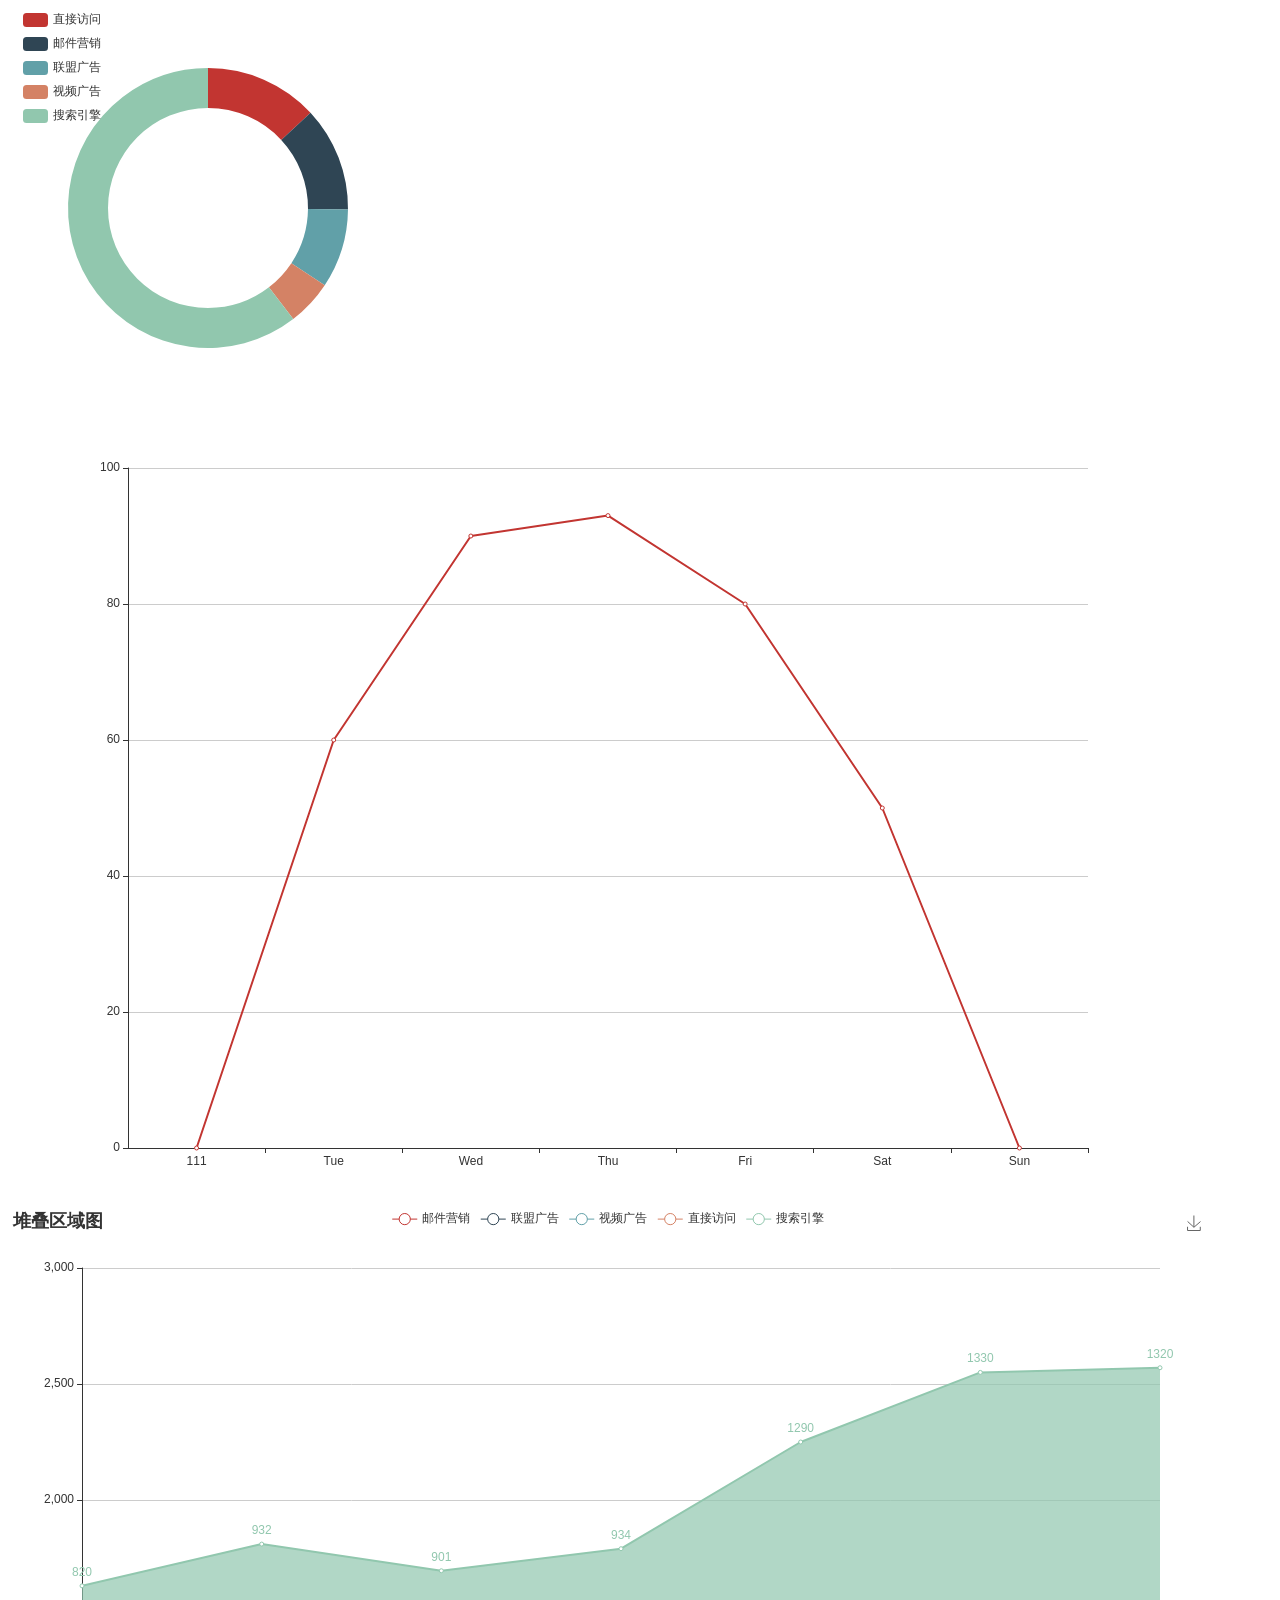
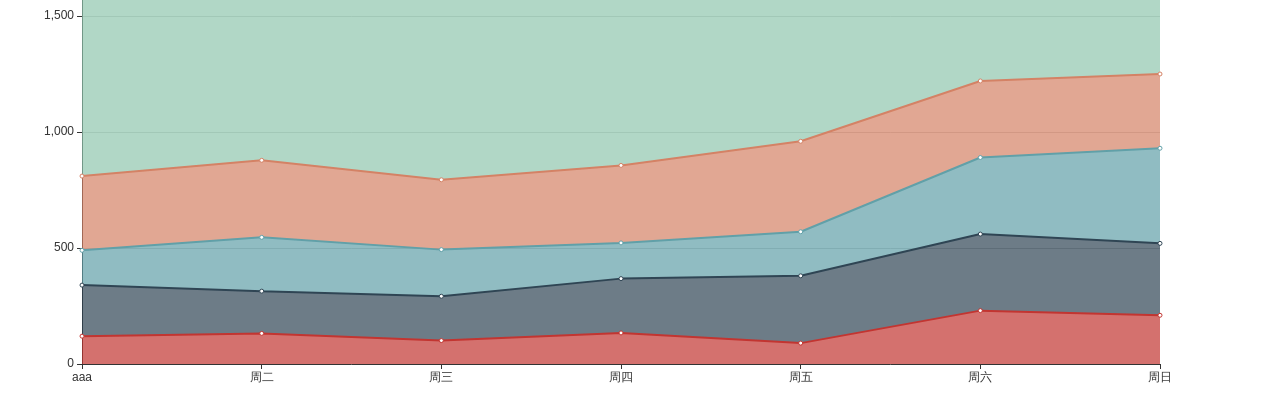
==== src/echarts.html @ eef7547e "2.3" ====
<!DOCTYPE html>
<html>
	<head>
		<meta charset="utf-8">
		<title>echart</title>
	</head>
	<body>
		<div id="aaaa" style="width:400px;height:400px;"></div>
	<!-- 	第二部 -->
		<div id="bbbb"  style="width:1200px;height:800px;"></div>
		<div id="cccc"  style="width:1200px;height:800px;"></div>
	</body>
</html>

<script src="https://code.jquery.com/jquery-3.1.1.min.js"></script>
<script src="js/echarts.js"></script>
<script type="text/javascript">
	//初始化调用
	$(function(){
		echart1();//调用一个环形图
		echart2();
		echart3();
	})
	
	
	
	function echart1(){
		// 第一步  初始化图表标签
		 var myChart = echarts.init(document.getElementById('aaaa'));
		 // var myChart = echarts.init($('#aaaa'));
		 //第二步  配置
		 options = {
			 tooltip: {
				 trigger: 'item',
				 formatter: '{a} <br/>{b}: {c} ({d}%)'
			 },
			 legend: {
				 orient: 'vertical',
				 left: 10,
				 data: ['直接访问', '邮件营销', '联盟广告', '视频广告', '搜索引擎']
			 },
			 series: [
				 {
					 name: '访问来源',
					 type: 'pie',
					 radius: ['50%', '70%'],
					 avoidLabelOverlap: false,
					 label: {
						 normal: {
							 show: false,
							 position: 'center'
						 },
						 emphasis: {
							 show: true,
							 textStyle: {
								 fontSize: '30',
								 fontWeight: 'bold'
							 }
						 }
					 },
					 labelLine: {
						 normal: {
							 show: false
						 }
					 },
					 data: [
						 {value: 335, name: '直接访问'},
						 {value: 310, name: '邮件营销'},
						 {value: 234, name: '联盟广告'},
						 {value: 135, name: '视频广告'},
						 {value: 1548, name: '搜索引擎'}
					 ]
				 }
			 ]
		 };
		 
		 //第三步 应用
			 myChart.setOption(options);
			
		 }
		 
	 
	  function echart2(){
		// 第一步  初始化图表标签
			
		  // var myChart1 = echarts.init($('#bbbb'));
		   var myChart1 = echarts.init(document.getElementById('bbbb'));
	       //第二步  配置
			option = {
	            xAxis: {
	                type: 'category',
	                data: ['111', 'Tue', 'Wed', 'Thu', 'Fri', 'Sat', 'Sun']
	            },
	            yAxis: {
	                type: 'value'
	            },
	            series: [{
	                data: [0, 60, 90, 93, 80, 50, 0],
	                type: 'line'
	            }]
	        };
	
	
	
				//第三步 应用
				myChart1.setOption(option);
		
      }
	  
	  //三
	  function echart3(){
		 // 第一步  初始化图表标签
		  	
		    // var myChart1 = echarts.init($('#bbbb'));
		     var myChart3 = echarts.init(document.getElementById('cccc'));
		  option = {
		      title: {
		          text: '堆叠区域图'
		      },
		      tooltip: {
		          trigger: 'axis',
		          axisPointer: {
		              type: 'cross',
		              label: {
		                  backgroundColor: '#6a7985'
		              }
		          }
		      },
		      legend: {
		          data: ['邮件营销', '联盟广告', '视频广告', '直接访问', '搜索引擎']
		      },
		      toolbox: {
		          feature: {
		              saveAsImage: {}
		          }
		      },
		      grid: {
		          left: '3%',
		          right: '4%',
		          bottom: '3%',
		          containLabel: true
		      },
		      xAxis: [
		          {
		              type: 'category',
		              boundaryGap: false,
		              data: ['aaa', '周二', '周三', '周四', '周五', '周六', '周日']
		          }
		      ],
		      yAxis: [
		          {
		              type: 'value'
		          }
		      ],
		      series: [
		          {
		              name: '邮件营销',
		              type: 'line',
		              stack: '总量',
		              areaStyle: {},
		              data: [120, 132, 101, 134, 90, 230, 210]
		          },
		          {
		              name: '联盟广告',
		              type: 'line',
		              stack: '总量',
		              areaStyle: {},
		              data: [220, 182, 191, 234, 290, 330, 310]
		          },
		          {
		              name: '视频广告',
		              type: 'line',
		              stack: '总量',
		              areaStyle: {},
		              data: [150, 232, 201, 154, 190, 330, 410]
		          },
		          {
		              name: '直接访问',
		              type: 'line',
		              stack: '总量',
		              areaStyle: {},
		              data: [320, 332, 301, 334, 390, 330, 320]
		          },
		          {
		              name: '搜索引擎',
		              type: 'line',
		              stack: '总量',
		              label: {
		                  normal: {
		                      show: true,
		                      position: 'top'
		                  }
		              },
		              areaStyle: {},
		              data: [820, 932, 901, 934, 1290, 1330, 1320]
		          }
		      ]
		  };

		  
		  
		  
		    //第三步 应用
		     myChart3.setOption(option);  
	  }
	 
	  
</script>
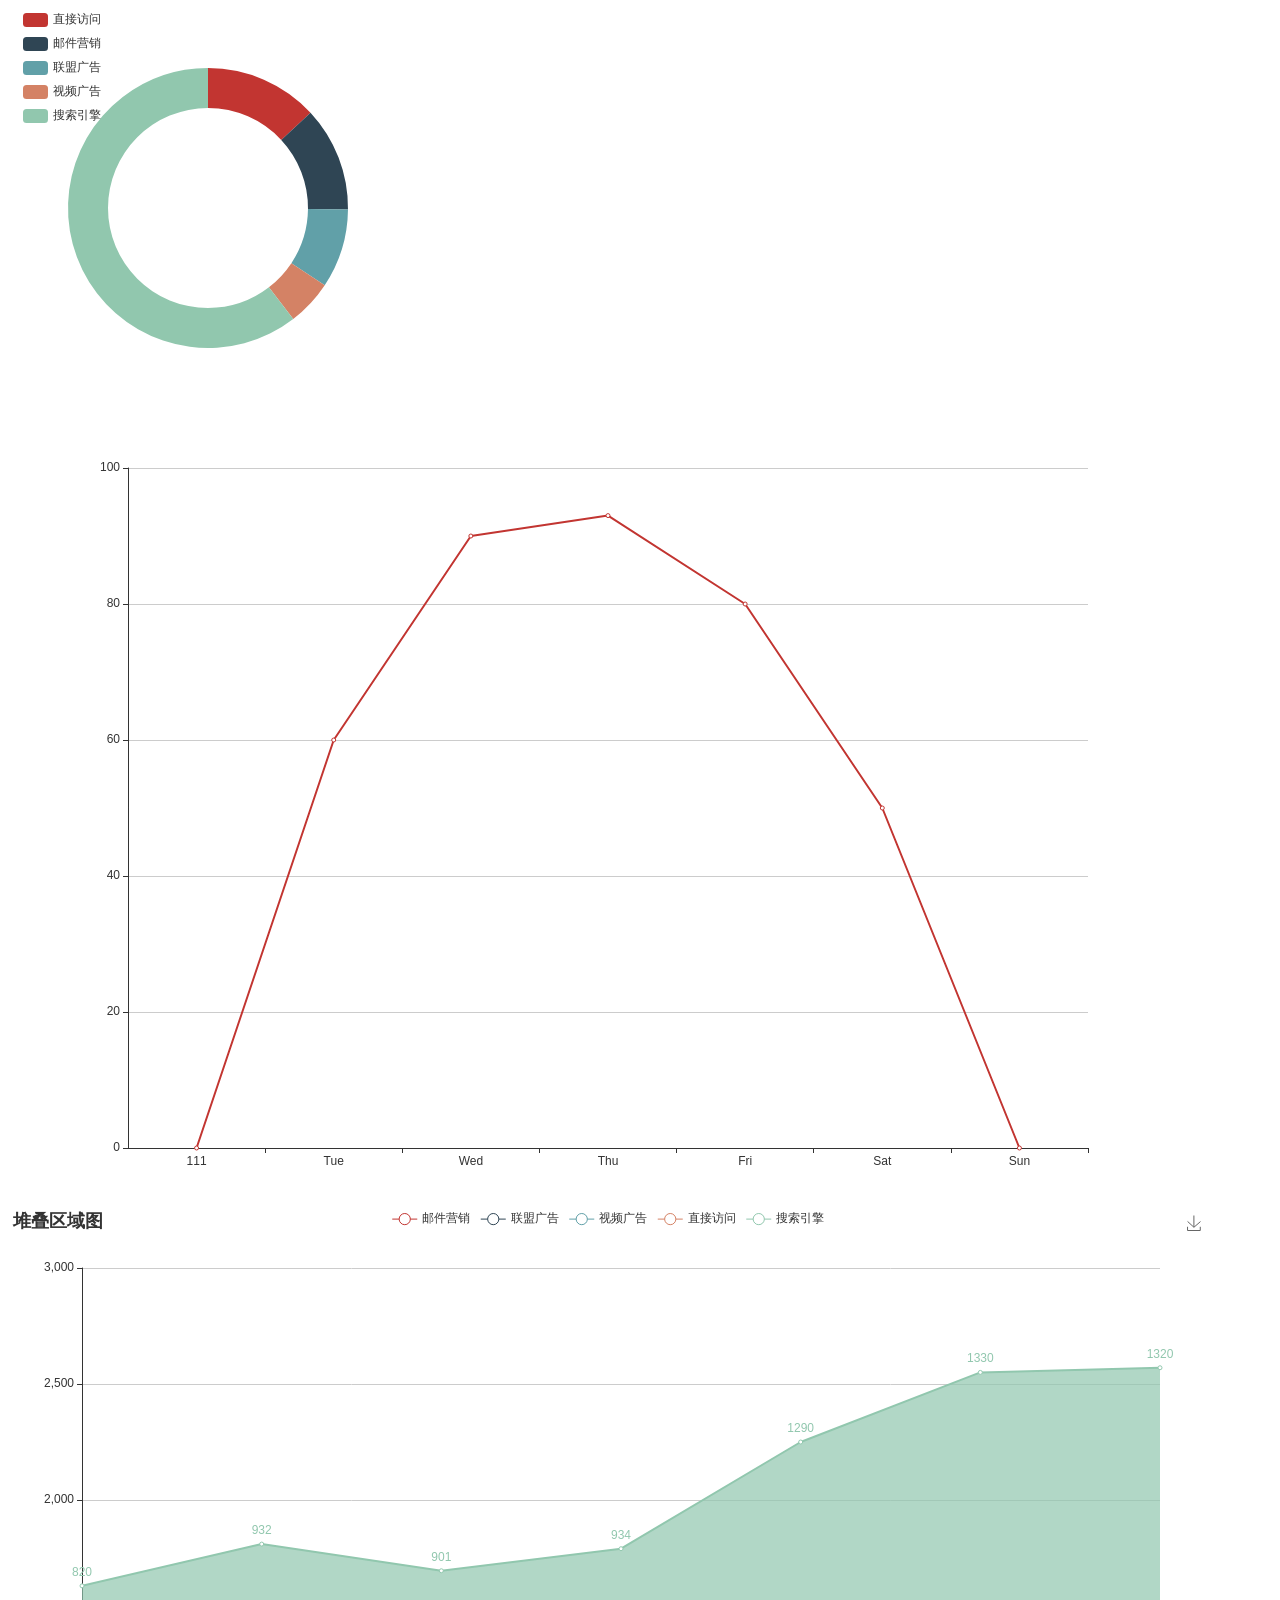
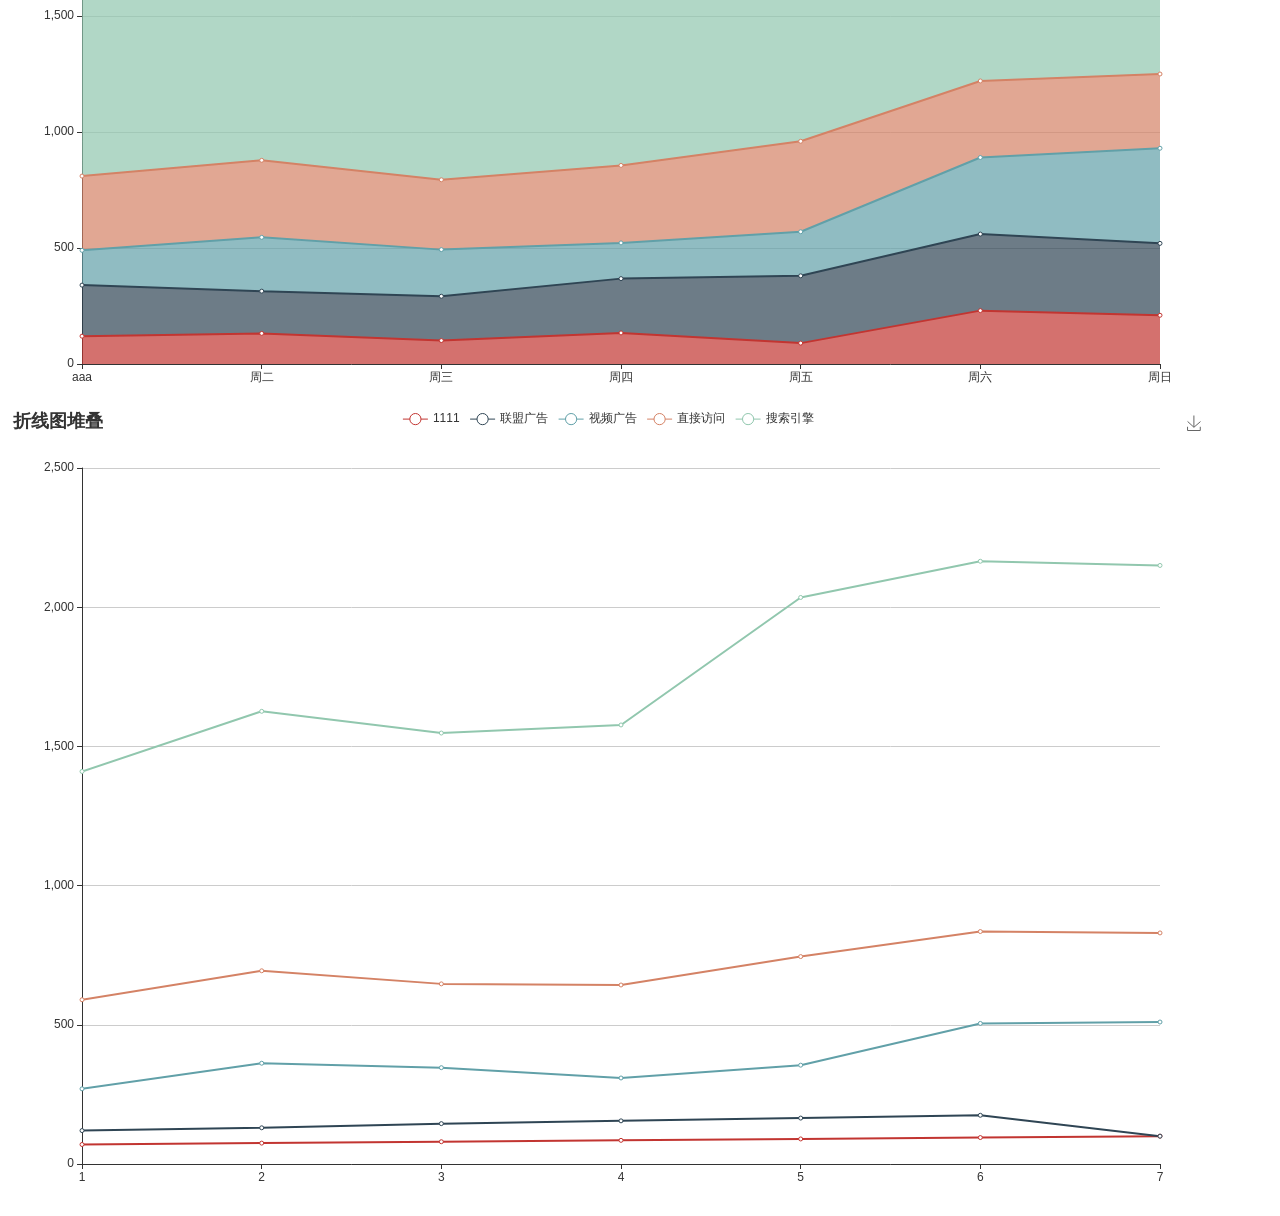
==== commit b8b3a2cf: "echart" ====
--- a/src/echarts.html
+++ b/src/echarts.html
@@ -9,6 +9,8 @@
 	<!-- 	第二部 -->
 		<div id="bbbb"  style="width:1200px;height:800px;"></div>
 		<div id="cccc"  style="width:1200px;height:800px;"></div>
+		<div id="dddd"  style="width:1200px;height:800px;"></div>
+		
 	</body>
 </html>
 
@@ -20,6 +22,7 @@
 		echart1();//调用一个环形图
 		echart2();
 		echart3();
+		echart4();
 	})
 	
 	
@@ -203,6 +206,81 @@
 		    //第三步 应用
 		     myChart3.setOption(option);  
 	  }
-	 
+	  
+	  
+	  
+	  //四
+	 function echart4(){
+		  // 第一步  初始化图表标签
+		 var myChart4 = echarts.init(document.getElementById('dddd')); 
+		 //di二
+		 option = {
+		     title: {
+		         text: '折线图堆叠'
+		     },
+		     tooltip: {
+		         trigger: 'axis'
+		     },
+		     legend: {
+		         data: ['1111', '联盟广告', '视频广告', '直接访问', '搜索引擎']
+		     },
+		     grid: {
+		         left: '3%',
+		         right: '4%',
+		         bottom: '3%',
+		         containLabel: true
+		     },
+		     toolbox: {
+		         feature: {
+		             saveAsImage: {}
+		         }
+		     },
+		     xAxis: {
+		         type: 'category',
+		         boundaryGap: false,
+		         data: ['1', '2', '3', '4', '5', '6', '7']
+		     },
+		     yAxis: {
+		         type: 'value'
+		     },
+		     series: [
+		         {
+		             name: '1111',
+		             type: 'line',
+		             stack: '总量',
+		             data: [70, 75, 80, 85, 90, 95, 100]
+		         },
+		         {
+		             name: '联盟广告',
+		             type: 'line',
+		             stack: '总量',
+		             data: [50, 55, 65, 70, 75, 80, 0]
+		         },
+		         {
+		             name: '视频广告',
+		             type: 'line',
+		             stack: '总量',
+		             data: [150, 232, 201, 154, 190, 330, 410]
+		         },
+		         {
+		             name: '直接访问',
+		             type: 'line',
+		             stack: '总量',
+		             data: [320, 332, 301, 334, 390, 330, 320]
+		         },
+		         {
+		             name: '搜索引擎',
+		             type: 'line',
+		             stack: '总量',
+		             data: [820, 932, 901, 934, 1290, 1330, 1320]
+		         }
+		     ]
+		 };
+
+		 
+		 
+		  //第三步 应用
+		 myChart4.setOption(option);   
+	 }
 	  
 </script>
